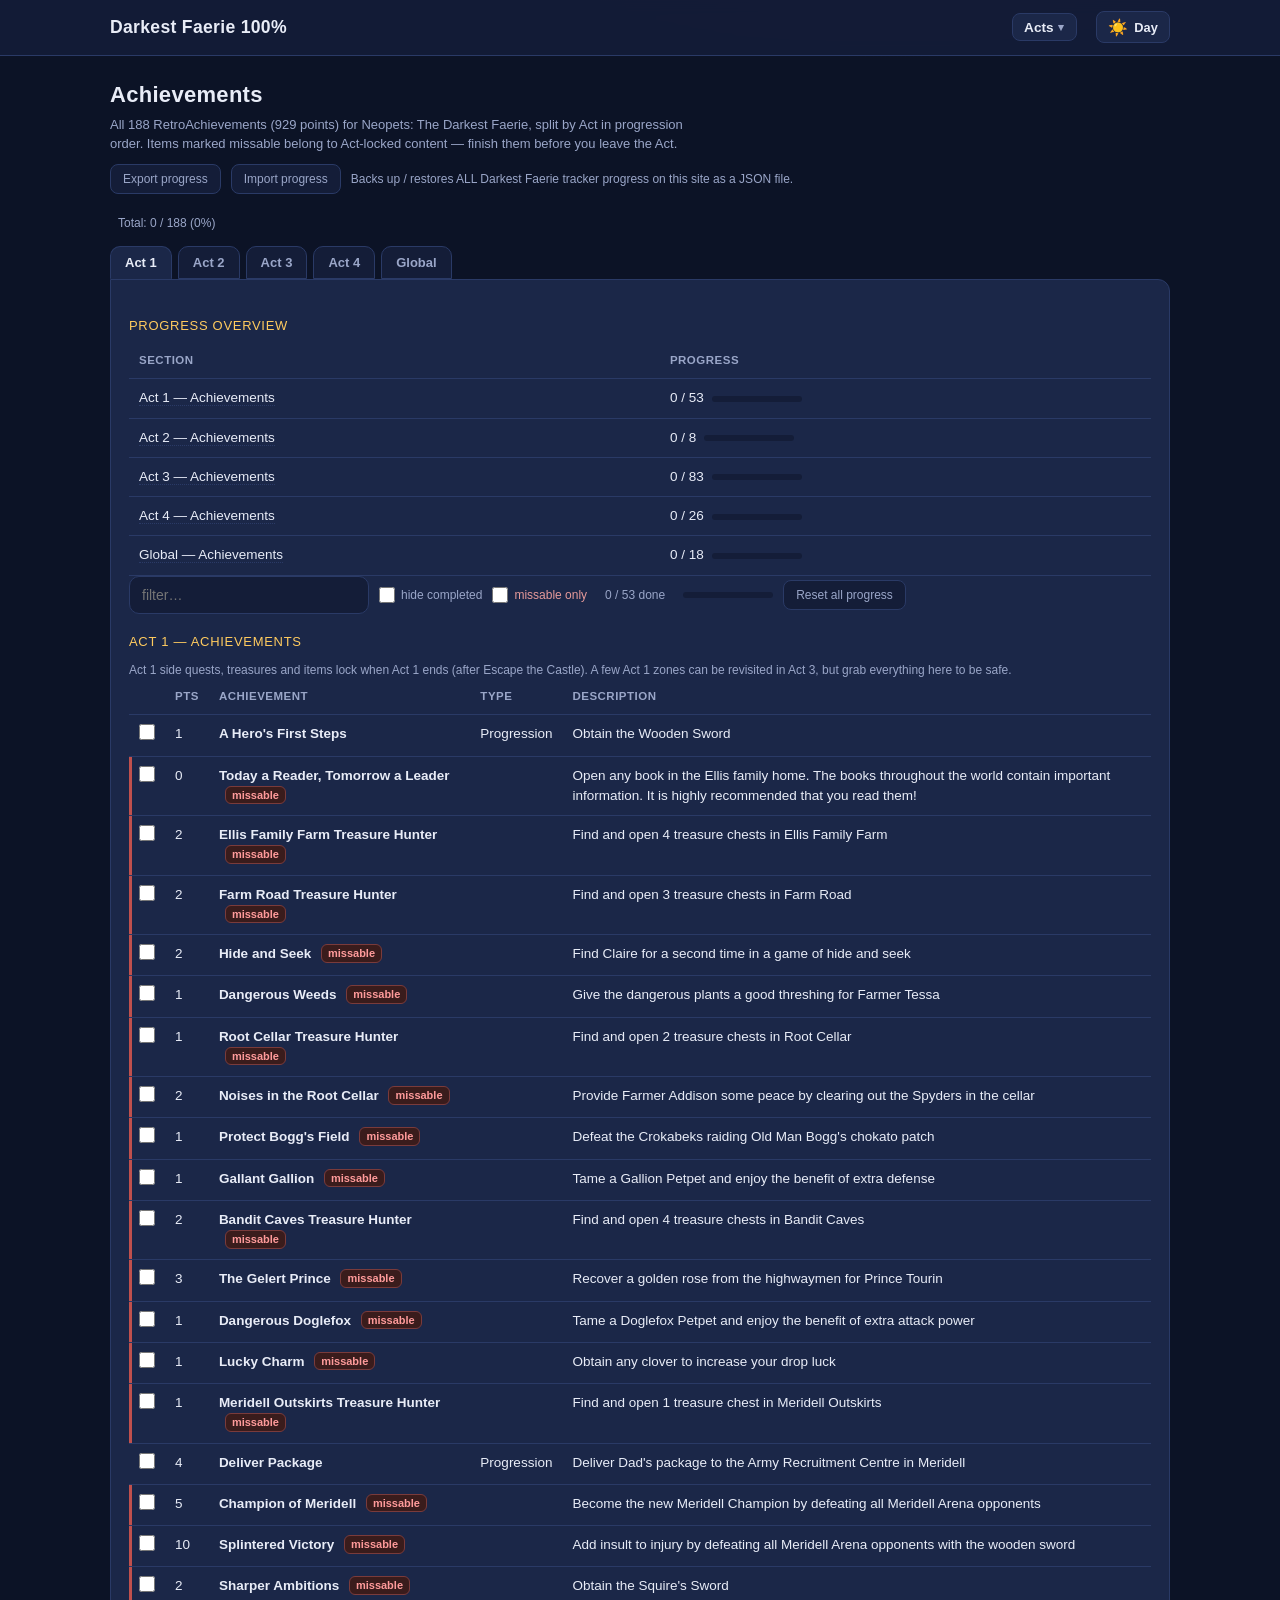
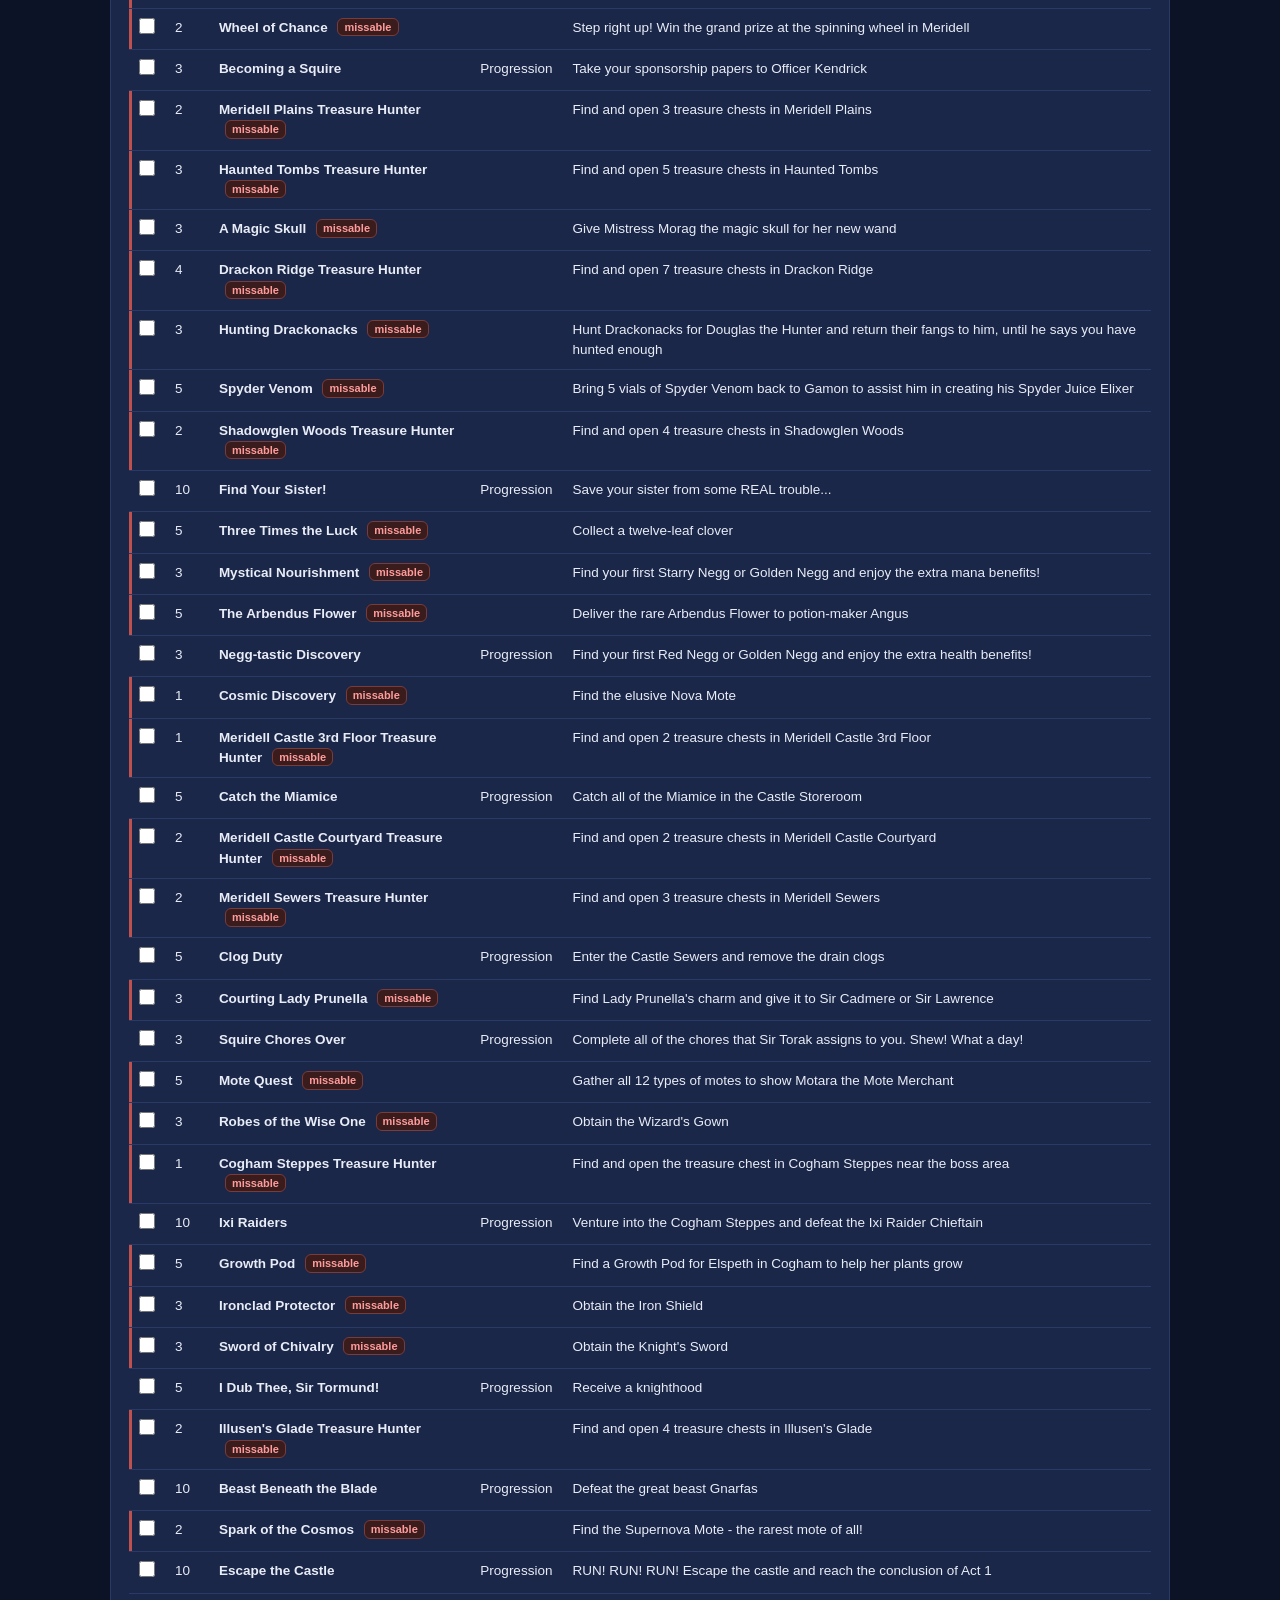
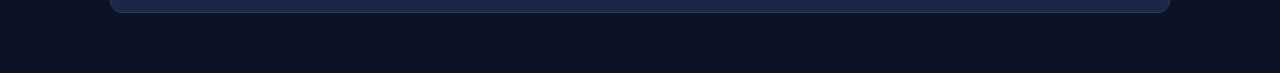
==== tools/achievements.html @ 039766f1 "Initial Darkest Faerie completion tracker Scaffold a static, no-framework completion tracker for Neo" ====
<!DOCTYPE html>
<html lang="en">
<head>
    <meta charset="UTF-8">
    <meta name="viewport" content="width=device-width, initial-scale=1.0">
    <meta http-equiv="Content-Security-Policy" content="default-src 'self'; img-src 'self' data:; style-src 'self' 'unsafe-inline'; object-src 'none'; base-uri 'self'; form-action 'self'">
    <title>Darkest Faerie — Achievements</title>
    <script src="../js/theme.js"></script>
    <link rel="stylesheet" href="../css/main.css">
    <link rel="stylesheet" href="../css/df.css">
</head>
<body data-page="achievements-tracker" data-root="../">
    <nav>
        <div class="container">
            <div class="nav-content">
                <a href="../" class="logo" id="logo-name"></a>
                <div class="nav-right">
                    <ul class="nav-links">
                    <li class="has-menu">
                        <button class="nav-menu-btn" id="games-menu-btn" type="button" aria-haspopup="true" aria-expanded="false">Acts <span class="caret" aria-hidden="true">&#9662;</span></button>
        <ul class="nav-menu" id="games-menu">
        <li><a href="../tools/act1.html">Act 1 — Tormund's Story</a></li>
        <li><a href="../tools/act2.html">Act 2 — Roberta's Story</a></li>
        <li><a href="../tools/act3.html">Act 3 — Heroes United</a></li>
        <li><a href="../tools/act4.html">Act 4 — Legends of Altador</a></li>
        <li><a href="../tools/achievements.html">Achievements</a></li>
        <li><a href="../tools/bestiary.html">Bestiary &amp; Elements</a></li>
        </ul>
                    </li>
                    </ul>
                    <div class="theme-toggle">
                        <button id="themeToggle" class="theme-btn" type="button">
                            <span class="theme-icon" id="theme-icon" aria-hidden="true"></span>
                            <span class="theme-text" id="theme-text"></span>
                        </button>
                    </div>
                </div>
            </div>
        </div>
    </nav>

    <div class="container df">
        <header class="df-header">
            <figure class="banner df-logo"><img class="banner-img" src="../images/banners/achievements.jpg" alt=""></figure>
            <h1 id="df-title"></h1>
            <p class="sub" id="df-subtitle"></p>
        </header>

        <div class="charbar" id="charbar" style="margin-top:12px">
            <span class="countbadge" style="margin:0" id="playing-as"></span>
            <span class="countbadge" id="overallNote"></span>
        </div>

        <div class="tabs" id="tabs"></div>
        <main class="df-main" id="panels"></main>
    </div>

    <script src="../js/i18n.js"></script>
    <script src="../js/df-common.js"></script>
    <script src="../js/achievements-data.js"></script>
    <script src="../js/df-tracker.js"></script>
    <script src="../js/df-progress.js"></script>
    <script src="../js/banners.js"></script>
    <script src="../js/nav.js"></script>
</body>
</html>
---- css/main.css ----
/* ============================================================
   Site-wide theme — dark navy palette shared with the melding
   calculator. Blue/gold accents (colourblind-safe pairing);
   state is never shown by colour alone.
   ============================================================ */
:root {
    --bg: #0c1326;
    --panel: #141d38;
    --panel2: #1b2748;
    --line: #2a3a66;
    --ink: #e8ecf7;
    --dim: #9aa6c8;
    --accent: #5fb3ff;
    --accent2: #ffcb5f;
    --ok: #56d98b;
    --ok-bg: rgba(86, 217, 139, 0.14);
    --glow: #1a2a55;
    --chip: #243466;
    /* Fixed character signature colours (never themed by active character). */
    --terra: #ff8a73;
    --ventus: #6fd58c;
    --aqua: #6fb8ff;
    --nav-bg: rgba(20, 29, 56, 0.92);
    /* Scrim layered over per-game wallpapers so text stays readable. */
    --bg-scrim: linear-gradient(rgba(12, 19, 38, 0.62), rgba(12, 19, 38, 0.78));
}

* {
    margin: 0;
    padding: 0;
    box-sizing: border-box;
}

html {
    scroll-behavior: smooth;
    /* Dark base so a short page / iOS rubber-band never shows white. */
    background: var(--bg);
}

body {
    font-family: -apple-system, BlinkMacSystemFont, "Segoe UI", Roboto, Helvetica, Arial, sans-serif;
    line-height: 1.5;
    color: var(--ink);
    /* No background-attachment: fixed — it tears/leaves white gaps when
       scrolling on iOS. The per-game wallpaper uses a fixed ::before
       layer instead (see the per-game background block). */
    background: radial-gradient(1200px 700px at 70% -10%, var(--glow) 0%, var(--bg) 55%);
    min-height: 100vh;
    -webkit-font-smoothing: antialiased;
}

.container {
    max-width: 1100px;
    margin: 0 auto;
    padding: 0 20px;
}

a {
    color: var(--accent);
}

a:focus, button:focus {
    outline: 2px solid var(--accent);
    outline-offset: 2px;
}

/* ---------- Navigation ---------- */
nav {
    background: var(--nav-bg);
    backdrop-filter: blur(8px);
    border-bottom: 1px solid var(--line);
    position: sticky;
    top: 0;
    z-index: 100;
}

.nav-content {
    display: flex;
    justify-content: space-between;
    align-items: center;
    padding: 0.7rem 0;
    gap: 1rem;
}

.nav-right {
    display: flex;
    align-items: center;
    gap: 1.2rem;
}

.logo {
    font-size: 1.1rem;
    font-weight: 700;
    color: var(--ink);
    text-decoration: none;
    letter-spacing: 0.3px;
    white-space: nowrap;
}

.nav-links {
    display: flex;
    list-style: none;
    gap: 0.2rem;
    flex-wrap: wrap;
}

.nav-links a {
    text-decoration: none;
    color: var(--dim);
    font-weight: 600;
    font-size: 0.85rem;
    padding: 0.35rem 0.7rem;
    border-radius: 8px;
    border: 1px solid transparent;
}

.nav-links a:hover {
    color: var(--ink);
    background: var(--panel2);
    border-color: var(--line);
}

/* ---------- Language toggle (top right, persistent) ---------- */
.lang-btn {
    display: flex;
    align-items: center;
    gap: 0.4rem;
    background: var(--panel2);
    border: 1px solid var(--line);
    border-radius: 8px;
    padding: 0.35rem 0.7rem;
    cursor: pointer;
    font-weight: 700;
    font-size: 0.8rem;
    color: var(--ink);
}

.lang-btn:hover {
    border-color: var(--accent);
    color: var(--accent);
}

.flag {
    font-size: 1rem;
}

/* ---------- Hero / about ---------- */
.about-section {
    padding: 2.6rem 0 1.8rem;
}

.about-section h1 {
    font-size: 2.2rem;
    margin-bottom: 0.2rem;
    letter-spacing: 0.3px;
}

.subtitle {
    font-size: 1.05rem;
    color: var(--accent);
    font-weight: 600;
    margin-bottom: 1.1rem;
}

.about-text p {
    color: var(--dim);
    max-width: 70ch;
    margin-bottom: 0.8rem;
    font-size: 0.97rem;
}

.cta-buttons {
    display: flex;
    gap: 0.7rem;
    flex-wrap: wrap;
    margin-top: 1.2rem;
}

.cta-button {
    display: inline-block;
    padding: 0.55rem 1.2rem;
    text-decoration: none;
    border-radius: 8px;
    font-weight: 700;
    font-size: 0.9rem;
    border: 1px solid var(--line);
}

.cta-button.primary {
    background: var(--accent);
    color: #06203b;
    border-color: var(--accent);
}

.cta-button.primary:hover {
    background: #7cc2ff;
}

.cta-button.secondary {
    background: var(--panel2);
    color: var(--ink);
}

.cta-button.secondary:hover {
    border-color: var(--accent);
    color: var(--accent);
}

/* ---------- Sections ---------- */
.main-content {
    padding-bottom: 3rem;
}

.section {
    padding: 1.6rem 0 0.6rem;
    border-top: 1px solid var(--line);
    margin-top: 1.2rem;
}

.section h2 {
    font-size: 0.85rem;
    text-transform: uppercase;
    letter-spacing: 0.8px;
    color: var(--accent2);
    margin-bottom: 1rem;
    font-weight: 700;
}

.section h3 {
    font-size: 1rem;
    color: var(--ink);
    margin-bottom: 0.5rem;
}

/* ---------- Skills ---------- */
.skills-grid {
    display: grid;
    grid-template-columns: repeat(auto-fit, minmax(240px, 1fr));
    gap: 1rem;
}

.skill-category {
    background: var(--panel2);
    border: 1px solid var(--line);
    border-radius: 10px;
    padding: 0.9rem 1rem;
}

.skill-category h3 {
    font-size: 0.8rem;
    text-transform: uppercase;
    letter-spacing: 0.6px;
    color: var(--dim);
    margin-bottom: 0.6rem;
}

.skill-tags {
    display: flex;
    flex-wrap: wrap;
    gap: 0.35rem;
}

.skill-tag {
    background: var(--chip);
    color: var(--ink);
    padding: 0.15rem 0.6rem;
    border-radius: 6px;
    font-size: 0.78rem;
    font-weight: 600;
    border: 1px solid var(--line);
}

/* ---------- Project / tool cards ---------- */
.project-grid {
    display: grid;
    grid-template-columns: repeat(auto-fit, minmax(300px, 1fr));
    gap: 1rem;
}

.project-card {
    background: var(--panel2);
    border: 1px solid var(--line);
    border-radius: 10px;
    padding: 1rem 1.1rem;
}

a.project-card {
    display: block;
    text-decoration: none;
    color: inherit;
}

a.project-card:hover {
    border-color: var(--accent);
}

a.project-card:hover h3 {
    color: var(--accent);
}

.project-card h3 {
    font-size: 1rem;
    margin-bottom: 0.4rem;
}

.project-card p {
    color: var(--dim);
    font-size: 0.88rem;
    margin-bottom: 0.7rem;
}

.project-meta {
    display: flex;
    flex-wrap: wrap;
    gap: 0.35rem;
}

.tech-tag {
    background: var(--chip);
    border: 1px solid var(--line);
    color: var(--dim);
    padding: 0.1rem 0.55rem;
    border-radius: 6px;
    font-size: 0.74rem;
    font-weight: 600;
}

/* ---------- Tools: Games > series > game hierarchy ---------- */
.series-group {
    margin-bottom: 1.6rem;
}

.series-title {
    font-size: 1.15rem;
    color: var(--ink);
    margin-bottom: 0.8rem;
    padding-bottom: 0.4rem;
    border-bottom: 1px solid var(--line);
}

.game-group {
    margin: 0 0 1.2rem 0.2rem;
    padding-left: 0.9rem;
    border-left: 2px solid var(--line);
}

.game-title {
    font-size: 0.85rem;
    text-transform: uppercase;
    letter-spacing: 0.6px;
    color: var(--accent);
    margin-bottom: 0.7rem;
}

/* ---------- Education / experience rows ---------- */
.education-timeline {
    display: flex;
    flex-direction: column;
}

.education-item {
    padding: 0.8rem 0;
    border-bottom: 1px solid var(--line);
}

.education-item:last-child {
    border-bottom: none;
}

.education-item h3 {
    font-size: 0.98rem;
    margin-bottom: 0.1rem;
}

.education-meta {
    color: var(--accent2);
    font-size: 0.8rem;
    font-weight: 600;
    margin-bottom: 0.3rem;
}

.education-item p {
    color: var(--dim);
    font-size: 0.9rem;
    max-width: 75ch;
}

/* ---------- Contact ---------- */
.contact-info {
    display: grid;
    grid-template-columns: repeat(auto-fit, minmax(220px, 1fr));
    gap: 0.8rem;
}

.contact-item {
    background: var(--panel2);
    border: 1px solid var(--line);
    border-radius: 10px;
    padding: 0.8rem 1rem;
    display: flex;
    align-items: baseline;
    gap: 0.6rem;
    flex-wrap: wrap;
}

.contact-icon {
    font-size: 1rem;
}

.contact-item h3 {
    font-size: 0.8rem;
    text-transform: uppercase;
    letter-spacing: 0.5px;
    color: var(--dim);
    margin: 0;
}

.contact-item p {
    font-size: 0.9rem;
    color: var(--ink);
    width: 100%;
}

/* ---------- Project pages ---------- */
.project-hero {
    padding: 2.2rem 0 0.8rem;
}

.project-hero h1 {
    font-size: 1.9rem;
    margin-bottom: 0.2rem;
}

.project-hero p {
    color: var(--accent);
    font-weight: 600;
    font-size: 1rem;
}

.project-content {
    padding-bottom: 3rem;
}

.project-content .section p {
    color: var(--dim);
    font-size: 0.95rem;
    max-width: 75ch;
    margin-bottom: 0.9rem;
}

.project-content .section ul {
    color: var(--dim);
    font-size: 0.95rem;
    margin: 0 0 0.9rem 1.3rem;
}

.project-content .section li {
    margin-bottom: 0.3rem;
}

.project-content h3 {
    font-size: 0.85rem;
    text-transform: uppercase;
    letter-spacing: 0.7px;
    color: var(--accent2);
    margin: 1.4rem 0 0.6rem;
}

.project-image {
    display: block;
    width: 100%;
    max-width: 640px;
    border-radius: 10px;
    border: 1px solid var(--line);
    margin: 1rem 0 1.2rem;
}

.project-links {
    display: flex;
    gap: 0.7rem;
    margin: 1.4rem 0 0;
    flex-wrap: wrap;
}

.project-link {
    display: inline-flex;
    align-items: center;
    gap: 0.4rem;
    background: var(--panel2);
    color: var(--ink);
    text-decoration: none;
    padding: 0.5rem 1rem;
    border: 1px solid var(--line);
    border-radius: 8px;
    font-weight: 600;
    font-size: 0.88rem;
}

.project-link:hover {
    border-color: var(--accent);
    color: var(--accent);
}

.back-button {
    margin-bottom: 1.2rem;
    color: var(--dim);
}

/* ---------- Mobile ---------- */
@media (max-width: 768px) {
    .nav-content {
        flex-direction: column;
        gap: 0.5rem;
        padding: 0.6rem 0;
    }

    .nav-right {
        flex-direction: column;
        gap: 0.5rem;
    }

    .nav-links {
        justify-content: center;
    }

    .about-section h1 {
        font-size: 1.7rem;
    }

    .skills-grid,
    .project-grid {
        grid-template-columns: 1fr;
    }

    .game-cards {
        grid-template-columns: 1fr;
    }

    /* Scale headings down so they don't dominate a phone screen. */
    .landing-hero h1,
    .project-hero h1 {
        font-size: 1.5rem;
    }

    .series-headline {
        font-size: 1.15rem;
    }

    .landing-hero p,
    .about-text p {
        font-size: 0.9rem;
    }

    .collection-title,
    .section h2 {
        font-size: 0.78rem;
    }

    .container {
        padding: 0 14px;
    }
}

/* ============================================================
   Day (bright) theme — opt-in via the Night/Day toggle. Night
   is the default (the :root palette above); this muted, low-glare
   light palette only applies when the user opts in. Kept after
   :root so it wins on equal specificity. Per-game backgrounds will
   be layered on top of these later.
   ============================================================ */
[data-theme="day"] {
    --bg: #e6eaf4;
    --panel: #f2f4fb;
    --panel2: #e8ecf7;
    --line: #c3cadd;
    --ink: #1b2440;
    --dim: #4a5570;
    --accent: #2c63c8;
    --accent2: #8a6200;
    --ok: #1f9d5a;
    --ok-bg: rgba(31, 157, 90, 0.13);
    --glow: #eef2fb;
    --chip: #d8deee;
    --terra: #c24a30;
    --ventus: #1f9d5a;
    --aqua: #2c63c8;
    --nav-bg: rgba(238, 241, 248, 0.92);
    --bg-scrim: linear-gradient(rgba(230, 234, 244, 0.55), rgba(230, 234, 244, 0.72));
}

[data-theme="day"] body {
    background: radial-gradient(1200px 700px at 70% -10%, var(--glow) 0%, var(--bg) 55%);
}

/* ---------- Per-character accent schemes (DF BBS tracker) ----------
   Only the primary accent + background glow shift; the neutral panels, text
   and the gold secondary accent stay put, so contrast/readability hold.
   Terra = warm red, Ventus = green, Aqua = the original blue. */
[data-char="terra"]  { --accent: #ff8a73; --glow: #34202a; }
[data-char="ventus"] { --accent: #57d68f; --glow: #163a2c; }
[data-char="aqua"]   { --accent: #5fb3ff; --glow: #1a2a55; }
[data-char="sora"]   { --accent: #5fb3ff; --glow: #1a2a55; }
[data-char="riku"]   { --accent: #b98cff; --glow: #261a3a; }
[data-theme="day"][data-char="terra"]  { --accent: #c24a30; --glow: #fbeeec; }
[data-theme="day"][data-char="ventus"] { --accent: #1f9d5a; --glow: #ecf7f0; }
[data-theme="day"][data-char="aqua"]   { --accent: #2c63c8; --glow: #eef2fb; }
[data-theme="day"][data-char="sora"]   { --accent: #2c63c8; --glow: #eef2fb; }
[data-theme="day"][data-char="riku"]   { --accent: #6a3fc0; --glow: #f1ecfb; }

/* ---------- Theme toggle (mirrors the language toggle) ---------- */
.theme-btn {
    display: flex;
    align-items: center;
    gap: 0.4rem;
    background: var(--panel2);
    border: 1px solid var(--line);
    border-radius: 8px;
    padding: 0.35rem 0.7rem;
    cursor: pointer;
    font-weight: 700;
    font-size: 0.8rem;
    color: var(--ink);
}

.theme-btn:hover {
    border-color: var(--accent);
    color: var(--accent);
}

.theme-icon {
    font-size: 1rem;
}

/* ---------- Banner images (per game) ----------
   Shown by default; js/banners.js (or js/landing.js) hides a figure only
   if its image fails to load, so a missing file shows nothing. */
.banner {
    display: block;
    margin: 0 0 1.2rem;
}

.banner img {
    display: block;
    width: 100%;
    height: auto;
    border-radius: 12px;
    border: 1px solid var(--line);
}

/* ---------- Landing page ---------- */
.landing-banner {
    margin-bottom: 1.4rem;   /* spans the full content width */
}
/* The series banner is a low-resolution source; at full width its natural
   height looks over-stretched. Cap it to a wide hero strip with object-fit
   cover so it keeps full width and aspect (cropped, never squished). */
.landing-banner img {
    aspect-ratio: 2.95;
    height: auto;
    object-fit: cover;
    object-position: center 40%;
}

.landing-hero h1 {
    font-size: 2rem;
}

.landing-hero p {
    color: var(--dim);
    font-weight: 400;
    font-size: 0.97rem;
    max-width: 70ch;
    margin-top: 0.4rem;
}

.series-total {
    background: var(--panel2);
    border: 1px solid var(--line);
    border-radius: 12px;
    padding: 1.1rem 1.2rem;
}

.series-headline {
    font-size: 1.4rem;
    font-weight: 700;
    color: var(--ink);
    margin-bottom: 0.7rem;
    font-variant-numeric: tabular-nums;
}

.progbar {
    display: flex;
    align-items: center;
    gap: 0.7rem;
}

.progbar-num {
    font-variant-numeric: tabular-nums;
    color: var(--dim);
    font-size: 0.85rem;
    white-space: nowrap;
}

.progbar-track {
    flex: 1;
    height: 10px;
    min-width: 80px;
    border-radius: 6px;
    background: var(--panel);
    border: 1px solid var(--line);
    overflow: hidden;
}

.progbar-track > i {
    display: block;
    height: 100%;
    background: var(--accent);
}

/* Completed bar turns green; the always-present "100%" number carries
   the meaning too, so it is never colour-alone. */
.progbar-track.full > i {
    background: #6fe39a;
}

.progbar-pct {
    font-variant-numeric: tabular-nums;
    color: var(--ink);
    font-weight: 700;
    font-size: 0.85rem;
    min-width: 3ch;
    text-align: right;
}

/* Two-metric rows: Achievements (platform trophies) over full 100%
   completion. The achievements bar is gold so the two read apart even
   before either hits green at 100%. */
.prograw {
    display: flex;
    align-items: center;
    gap: 0.6rem;
    margin-top: 6px;
}
.prograw .progbar {
    flex: 1;
}
.prograw-label {
    min-width: 6.6rem;
    font-size: 0.68rem;
    text-transform: uppercase;
    letter-spacing: 0.4px;
    font-weight: 700;
    color: var(--dim);
}
.prograw.ach .progbar-track:not(.full) > i {
    background: var(--accent2);
}

.game-cards {
    display: grid;
    /* Two wide columns: a 4-game collection becomes a clean 2x2, a 2-game
       collection fills one row, a single game takes one column. Collapses
       to one column on mobile (see the media query below). */
    grid-template-columns: repeat(2, 1fr);
    gap: 1rem;
}

.game-card {
    display: flex;
    flex-direction: column;
    background: var(--panel2);
    border: 1px solid var(--line);
    border-radius: 10px;
    overflow: hidden;
    text-decoration: none;
    color: inherit;
}

.game-card:hover {
    border-color: var(--accent);
}

/* Banner art sits flush at the top of the card (revealed by JS on load). */
.game-card .card-banner {
    margin: 0;
}

.game-card .card-banner img {
    border: 0;
    border-radius: 0;
    border-bottom: 1px solid var(--line);
}

.game-card-body {
    padding: 0.8rem 1rem 0.9rem;
    display: flex;
    flex-direction: column;
    gap: 0.5rem;
}

.game-card-body h3 {
    margin: 0;
    font-size: 0.98rem;
}

.game-card:hover .game-card-body h3 {
    color: var(--accent);
}

/* ---------- HD-collection grouping on the landing page ---------- */
.collection {
    margin-bottom: 2.2rem;
}

.collection-hero {
    margin: 0 0 0.9rem;
}

.collection-hero img {
    border-radius: 12px;
    border: 1px solid var(--line);
}

.collection-title {
    font-size: 0.85rem;
    text-transform: uppercase;
    letter-spacing: 0.7px;
    color: var(--accent2);
    margin: 0 0 0.8rem;
    font-weight: 700;
}

/* ---------- Game logo in each tracker header ----------
   Logos are transparent PNGs; shown small with no box, revealed on load. */
.df-logo {
    margin: 2px 0 10px;
    text-align: left;
}

.df-logo img {
    width: auto;
    max-width: 100%;
    max-height: 78px;
    border: 0;
    border-radius: 0;
}

/* ============================================================
   Per-game background art (night AND day). Each tracker gets its own
   DF-motif wallpaper, keyed on data-page. A translucent scrim
   (--bg-scrim) is layered over the image so page text stays readable;
   day mode swaps in the lighter wallpaper variant. Per page we only set
   --bg-img (dark vs _light per theme); the shared rule does the rest.
   ============================================================ */
body[data-page="df1-tracker"],
body[data-page="df-com-tracker"],
body[data-page="df2-tracker"],
body[data-page="df-bbs-tracker"],
body[data-page="df-ddd-tracker"],
body[data-page="df02-tracker"],
body[data-page="df3-tracker"],
body[data-page="df-melding"] {
    /* Transparent so the fixed ::before wallpaper shows through; the dark
       html background is the fallback. (A solid body background here would
       paint over the negative-z ::before and hide it.) */
    background: transparent;
}

/* Fixed wallpaper layer (a real fixed element, unlike the buggy
   background-attachment: fixed) sat behind the page content. */
body[data-page="df1-tracker"]::before,
body[data-page="df-com-tracker"]::before,
body[data-page="df2-tracker"]::before,
body[data-page="df-bbs-tracker"]::before,
body[data-page="df-ddd-tracker"]::before,
body[data-page="df02-tracker"]::before,
body[data-page="df3-tracker"]::before,
body[data-page="df-melding"]::before {
    content: "";
    position: fixed;
    inset: 0;
    z-index: -1;
    background-image: var(--bg-scrim), var(--bg-img);
    background-repeat: no-repeat;
    background-position: center top;
    background-size: cover;
}

[data-theme="night"] body[data-page="df1-tracker"]    { --bg-img: url("../images/backgrounds/Background_DF1.png"); }
[data-theme="night"] body[data-page="df-com-tracker"] { --bg-img: url("../images/backgrounds/Background_COM.png"); }
[data-theme="night"] body[data-page="df2-tracker"]    { --bg-img: url("../images/backgrounds/Background_DF2.png"); }
[data-theme="night"] body[data-page="df-bbs-tracker"] { --bg-img: url("../images/backgrounds/Background_BBS.png"); }
[data-theme="night"] body[data-page="df-ddd-tracker"] { --bg-img: url("../images/backgrounds/Background_3DS.png"); }
[data-theme="night"] body[data-page="df02-tracker"]   { --bg-img: url("../images/backgrounds/Background_DF02.png"); }
[data-theme="night"] body[data-page="df3-tracker"]    { --bg-img: url("../images/backgrounds/Background_DF3.png"); }
[data-theme="night"] body[data-page="df-melding"]     { --bg-img: url("../images/backgrounds/Background_BBS.png"); }

[data-theme="day"] body[data-page="df1-tracker"]    { --bg-img: url("../images/backgrounds/Background_DF1_light.png"); }
[data-theme="day"] body[data-page="df-com-tracker"] { --bg-img: url("../images/backgrounds/Background_COM_light.png"); }
[data-theme="day"] body[data-page="df2-tracker"]    { --bg-img: url("../images/backgrounds/Background_DF2_light.png"); }
[data-theme="day"] body[data-page="df-bbs-tracker"] { --bg-img: url("../images/backgrounds/Background_BBS_light.png"); }
[data-theme="day"] body[data-page="df-ddd-tracker"] { --bg-img: url("../images/backgrounds/Background_3DS_light.png"); }
[data-theme="day"] body[data-page="df02-tracker"]   { --bg-img: url("../images/backgrounds/Background_DF02_light.png"); }
[data-theme="day"] body[data-page="df3-tracker"]    { --bg-img: url("../images/backgrounds/Background_DF3_light.png"); }
[data-theme="day"] body[data-page="df-melding"]     { --bg-img: url("../images/backgrounds/Background_BBS_light.png"); }

/* ============================================================
   Games dropdown (header). Opens on hover/focus (desktop + keyboard)
   or on click via the .open class (js/nav.js, for touch). Birth by
   Sleep carries a submenu with the Melding Calculator.
   ============================================================ */
.has-menu {
    position: relative;
}

.nav-menu-btn {
    display: inline-flex;
    align-items: center;
    gap: 0.3rem;
    background: var(--panel2);
    border: 1px solid var(--line);
    color: var(--ink);
    font-weight: 600;
    font-size: 0.85rem;
    padding: 0.35rem 0.7rem;
    border-radius: 8px;
    cursor: pointer;
}

.nav-menu-btn:hover,
.has-menu:hover .nav-menu-btn,
.has-menu:focus-within .nav-menu-btn,
.has-menu.open .nav-menu-btn {
    border-color: var(--accent);
    color: var(--accent);
}

.caret {
    color: var(--dim);
    font-size: 0.8em;
}

.nav-menu,
.nav-submenu {
    list-style: none;
    position: absolute;
    min-width: 232px;
    background: var(--panel);
    border: 1px solid var(--line);
    border-radius: 10px;
    padding: 6px;
    box-shadow: 0 12px 30px rgba(0, 0, 0, 0.4);
    display: none;
    z-index: 200;
}

.nav-menu {
    top: calc(100% + 6px);
    left: 0;
}

.nav-submenu {
    top: -7px;
    left: calc(100% + 6px);
    min-width: 200px;
}

/* Opening is driven by .open (js/nav.js hover-intent + click), with
   :focus-within for keyboard users — no bare :hover, so the menu doesn't
   snap shut the instant the pointer leaves the button. */
.has-menu.open > .nav-menu,
.has-menu:focus-within > .nav-menu,
.has-submenu.open > .nav-submenu,
.has-submenu:focus-within > .nav-submenu {
    display: block;
}

.nav-menu a {
    display: flex;
    align-items: center;
    justify-content: space-between;
    gap: 0.6rem;
    white-space: nowrap;
    text-decoration: none;
    color: var(--ink);
    font-size: 0.86rem;
    font-weight: 600;
    padding: 0.5rem 0.7rem;
    border-radius: 7px;
}

/* Submenu (BBS) positions against its own row, not the whole menu. */
.nav-menu li {
    position: relative;
}

.nav-menu a:hover,
.nav-menu a:focus {
    background: var(--panel2);
    color: var(--accent);
    outline: none;
}

/* Mobile: dropdowns flow inline (no hover on touch). */
@media (max-width: 768px) {
    .nav-menu,
    .nav-submenu {
        position: static;
        box-shadow: none;
        min-width: 0;
    }

    .nav-submenu {
        margin: 2px 0 2px 0.9rem;
    }

    /* On touch the whole menu opens via .open (click); show the submenu
       inline so the Melding Calculator is reachable. */
    .has-menu.open > .nav-menu {
        display: block;
    }

    .has-menu.open .nav-submenu {
        display: block;
    }
}

/* ---------- Tracker header readability over the wallpaper ---------- */
.df-header .sub {
    max-width: 80ch;
}

/* Natural link to a game's extra tool (e.g. BBS -> Melding Calculator). */
.df-xlink {
    margin: 8px 0 0;
    font-size: 13px;
    font-weight: 600;
}

.df-xlink a {
    text-decoration: none;
}

.df-xlink a:hover {
    text-decoration: underline;
}
---- css/df.css ----
/* ============================================================
   BBS Command Melding Calculator — styles ported from the
   original single-file version, scoped under .df
   ============================================================ */

.df-header { padding: 22px 0 8px; max-width: 1100px; margin: 0 auto; }
.df-header h1 { font-size: 22px; margin: 0 0 4px; letter-spacing: .3px; }
.df-header .sub { color: var(--dim); font-size: 13px; margin: 0; }

.df .tabs { display: flex; gap: 6px; max-width: 1100px; margin: 14px auto 0; flex-wrap: wrap; }
.df .tab { background: var(--panel); border: 1px solid var(--line); color: var(--dim); padding: 8px 14px;
    border-radius: 10px 10px 0 0; cursor: pointer; font-size: 13px; font-weight: 600; }
.df .tab.active { background: var(--panel2); color: var(--ink); border-bottom-color: var(--panel2); }

.df-main { max-width: 1100px; margin: 0 auto; padding: 0 0 60px; }
.df .card { background: var(--panel2); border: 1px solid var(--line); border-radius: 0 12px 12px 12px; padding: 18px; }
.df .row { display: flex; gap: 14px; flex-wrap: wrap; }
.df .slot { flex: 1; min-width: 220px; }
.df label { display: block; font-size: 12px; text-transform: uppercase; letter-spacing: .6px; color: var(--dim); margin: 0 0 6px; }
.df select, .df input[type=text] { width: 100%; background: var(--panel); border: 1px solid var(--line); color: var(--ink);
    padding: 10px 12px; border-radius: 10px; font-size: 14px; appearance: none; }
.df select:focus, .df input:focus { outline: 2px solid var(--accent); outline-offset: 1px; }
.df .crystal-row { margin-top: 14px; }
.df .hint { color: var(--dim); font-size: 12px; margin: 10px 0 0; }
.df .results { margin-top: 18px; }
.df .grp-title { font-size: 13px; color: var(--accent2); text-transform: uppercase; letter-spacing: .7px; margin: 18px 0 8px; }
.df table { width: 100%; border-collapse: collapse; font-size: 13.5px; }
.df th, .df td { text-align: left; padding: 9px 10px; border-bottom: 1px solid var(--line); vertical-align: top; }
.df th { color: var(--dim); font-weight: 600; font-size: 11.5px; text-transform: uppercase; letter-spacing: .5px; }
.df tbody tr:hover { background: rgba(95, 179, 255, .06); }
.df .cmd { font-weight: 700; color: var(--ink); }
.df .ing { color: var(--ink); }
.df .type-pill { display: inline-block; min-width: 22px; text-align: center; background: var(--chip); border: 1px solid var(--line);
    border-radius: 6px; padding: 1px 7px; font-weight: 700; font-size: 12px; }
.df .pct { color: var(--dim); }
.df .pct.low { color: #ff8e8e; }
.df .ability { color: #6fe39a; font-weight: 600; }
.df .crystal-tag { color: var(--dim); font-size: 12px; }
.df .empty { color: var(--dim); padding: 24px 4px; font-size: 14px; }
.df .pillbar { display: flex; gap: 6px; flex-wrap: wrap; margin-top: 6px; }
.df .pill { background: var(--chip); border: 1px solid var(--line); color: var(--ink); padding: 5px 10px; border-radius: 999px; font-size: 12.5px; cursor: pointer; }
.df .pill.on { background: var(--accent); color: #06203b; border-color: var(--accent); font-weight: 700; }
.df .countbadge { color: var(--dim); font-size: 12px; margin-left: 8px; }
.df .ablist { display: flex; flex-wrap: wrap; gap: 5px; }
.df .abtag { background: #15351f; border: 1px solid #2c5b3c; color: #6fe39a; border-radius: 6px; padding: 1px 7px; font-size: 12px; }
/* completed ability = red + strikethrough (strikethrough carries the
   meaning for colourblind readers), used across all tabs */
.df .abtag.done { background: #3a1414; border-color: #7a2c2c; color: #ff8e8e; text-decoration: line-through; }
.df .ability.done { color: #ff8e8e; text-decoration: line-through; }
.df .celldone { background: rgba(255, 90, 90, .16); color: #ff8e8e; text-decoration: line-through; }
/* tracker */
.df .trk-cat { font-size: 13px; color: var(--accent2); text-transform: uppercase; letter-spacing: .7px; margin: 20px 0 8px; }
.df .trk-table td, .df .trk-table th { vertical-align: middle; }
.df .trk-name { font-weight: 600; }
.df .trk-name.done { color: #ff8e8e; text-decoration: line-through; }
.df .stepper { display: inline-flex; align-items: center; gap: 8px; }
.df .stepbtn { width: 28px; height: 28px; border-radius: 7px; border: 1px solid var(--line); background: var(--panel);
    color: var(--ink); font-size: 16px; cursor: pointer; line-height: 1; }
.df .stepbtn:hover { border-color: var(--accent); color: var(--accent); }
.df .stepval { min-width: 54px; text-align: center; font-variant-numeric: tabular-nums; }
.df .stepval .mx { color: var(--dim); font-size: 12px; }
.df .donepill { background: #3a1414; border: 1px solid #7a2c2c; color: #ff8e8e; border-radius: 999px; padding: 2px 9px; font-size: 11.5px; font-weight: 700; }
.df .crystaltag { font-size: 11px; color: var(--dim); }
.df .trk-progress { height: 6px; border-radius: 4px; background: var(--panel); overflow: hidden; min-width: 70px; }
.df .trk-progress > i { display: block; height: 100%; background: #6fe39a; }
.df .trk-progress.full > i { background: #ff6b6b; }
.df .trk-summary { display: flex; gap: 18px; flex-wrap: wrap; font-size: 13px; color: var(--dim); margin: 4px 0 0; }
.df .trk-summary b { color: var(--ink); }
/* search-by-ability */
.df .recipe-have { background: rgba(111, 227, 154, .10); }
.df .chip-have { background: #15351f; border: 1px solid #2c5b3c; color: #6fe39a; border-radius: 6px; padding: 1px 7px; font-size: 12px; }
.df .chip-need { background: var(--panel); border: 1px solid var(--line); color: var(--dim); border-radius: 6px; padding: 1px 7px; font-size: 12px; }
.df .recipe-line { font-size: 13px; }
.df .havechip { background: #15351f; border: 1px solid #2c5b3c; color: #6fe39a; border-radius: 6px; padding: 1px 7px; font-size: 12px; }
.df .toolbar { display: flex; gap: 10px; align-items: center; flex-wrap: wrap; margin-bottom: 8px; }
.df .clearbtn { background: var(--panel); border: 1px solid var(--line); color: var(--dim); border-radius: 8px; padding: 7px 12px; cursor: pointer; font-size: 12px; }
.df .clearbtn:hover { color: var(--ink); }
.df .legend { font-size: 12px; color: var(--dim); margin-top: 6px; }
/* combobox */
.df .combo { position: relative; }
.df .combo input { width: 100%; }
.df .combo .clearx { position: absolute; right: 8px; top: 50%; transform: translateY(-50%); background: none; border: none;
    color: var(--dim); font-size: 16px; cursor: pointer; line-height: 1; padding: 2px 4px; }
.df .combo .clearx:hover { color: var(--ink); }
.df .menu { position: absolute; z-index: 30; left: 0; right: 0; top: calc(100% + 4px); background: var(--panel);
    border: 1px solid var(--line); border-radius: 10px; max-height: 260px; overflow: auto;
    box-shadow: 0 12px 30px rgba(0, 0, 0, .45); display: none; }
.df .menu.open { display: block; }
.df .opt { padding: 8px 12px; font-size: 14px; cursor: pointer; }
.df .opt:hover, .df .opt.active { background: var(--chip); }
.df .opt .match { color: var(--accent); font-weight: 700; }
.df .opt.none { color: var(--dim); cursor: default; }
/* character filter */
.df .charbar { display: flex; gap: 8px; align-items: center; flex-wrap: wrap; margin: 4px 0 0; }
.df .charbtn { display: flex; align-items: center; gap: 6px; background: var(--panel); border: 1px solid var(--line);
    color: var(--dim); padding: 7px 12px; border-radius: 999px; cursor: pointer; font-size: 13px; font-weight: 600; }
.df .charbtn.on { color: #06203b; font-weight: 700; }
.df .charbtn[data-c="terra"].on { background: #ff9b6b; border-color: #ff9b6b; }
.df .charbtn[data-c="ventus"].on { background: #7be07b; border-color: #7be07b; }
.df .charbtn[data-c="aqua"].on { background: #6fb8ff; border-color: #6fb8ff; }
.df .charbtn .dot { width: 9px; height: 9px; border-radius: 50%; }
.df .charbtn[data-c="terra"] .dot { background: #ff7a3c; }
.df .charbtn[data-c="ventus"] .dot { background: #3fc23f; }
.df .charbtn[data-c="aqua"] .dot { background: #3c93ff; }
.df .userbadge { display: inline-flex; gap: 4px; margin-left: 6px; }
.df .ub { width: 8px; height: 8px; border-radius: 50%; display: inline-block; }
.df .ub.terra { background: #ff7a3c; }
.df .ub.ventus { background: #3fc23f; }
.df .ub.aqua { background: #3c93ff; }
.df .ub.off { background: var(--line); }
/* crystal chart */
.df .ctype { font-weight: 700; text-align: center; background: var(--chip); }
.df .crystal-table td { font-size: 13px; }
.df .crystal-table th { position: sticky; top: 0; background: var(--panel2); z-index: 2; }
.df .cryhead { color: var(--accent2); }
.df .cellhit { background: rgba(95, 179, 255, .18); color: var(--ink); font-weight: 700; border-radius: 4px; }
.df .scrollx { overflow-x: auto; }

/* ============================================================
   BBS achievement / completion tracker additions
   ============================================================ */
.df .chk { width: 16px; height: 16px; accent-color: var(--accent); cursor: pointer; }
.df .chk:disabled { cursor: default; }
.df td.chkcell { width: 30px; text-align: center; }
.df tr.donerow td { color: var(--dim); }
.df tr.donerow .itemname { text-decoration: line-through; color: var(--dim); }
.df .itemname { font-weight: 600; color: var(--ink); }
.df .srcbadge { display: inline-block; margin-left: 6px; background: #15351f; border: 1px solid #2c5b3c; color: #6fe39a;
    border-radius: 6px; padding: 0 6px; font-size: 11px; font-weight: 700; vertical-align: 1px; }
.df .rewardbadge { display: inline-block; background: var(--chip); border: 1px solid var(--line); color: var(--accent2);
    border-radius: 6px; padding: 1px 7px; font-size: 12px; font-weight: 600; white-space: nowrap; }
.df .rarity { display: inline-block; min-width: 64px; text-align: center; border-radius: 6px; padding: 1px 8px;
    font-size: 11.5px; font-weight: 700; border: 1px solid var(--line); background: var(--chip); color: var(--dim); }
.df .rarity.platinum { color: #cfe6ff; border-color: #6f93c4; }
.df .rarity.gold { color: var(--accent2); border-color: #8a6f2c; }
.df .rarity.silver { color: #d7dce8; border-color: #76819e; }
.df .rarity.bronze { color: #e0a878; border-color: #8a5d33; }
.df .stars { color: var(--accent2); letter-spacing: 1px; white-space: nowrap; }
.df .prgchip { display: inline-block; background: var(--panel); border: 1px solid var(--line); color: var(--dim);
    border-radius: 999px; padding: 1px 9px; font-size: 12px; font-variant-numeric: tabular-nums; white-space: nowrap; }
.df .prgchip.full { color: #6fe39a; border-color: #2c5b3c; }
.df .dash-table td, .df .dash-table th { vertical-align: middle; }
.df .dashbar { display: inline-block; vertical-align: middle; width: 90px; height: 6px; border-radius: 4px;
    background: var(--panel); overflow: hidden; margin-left: 8px; }
.df .dashbar > i { display: block; height: 100%; background: var(--accent); }
.df .dashbar.full > i { background: #6fe39a; }
.df .dashnum { font-variant-numeric: tabular-nums; color: var(--ink); }
.df .hidelbl { display: inline-flex; align-items: center; gap: 6px; color: var(--dim); font-size: 12px;
    text-transform: none; letter-spacing: 0; margin: 0; cursor: pointer; }
.df .sub-title { font-size: 13px; color: var(--accent); text-transform: uppercase; letter-spacing: .7px; margin: 22px 0 8px; }
.df .grpbtn { margin-left: 10px; background: var(--panel); border: 1px solid var(--line); color: var(--dim);
    border-radius: 6px; padding: 2px 9px; cursor: pointer; font-size: 11px; font-weight: 600;
    text-transform: none; letter-spacing: 0; vertical-align: 1px; }
.df .grpbtn:hover { color: var(--accent); border-color: var(--accent); }
/* Sora / Riku character buttons (CoM, DDD trackers) */
.df .charbtn[data-c="sora"].on { background: #6fb8ff; border-color: #6fb8ff; }
.df .charbtn[data-c="riku"].on { background: #c79bff; border-color: #c79bff; }
.df .charbtn[data-c="sora"] .dot { background: #3c93ff; }
.df .charbtn[data-c="riku"] .dot { background: #9a5cff; }

/* ---- command-type icons + meld action (melding calculator) ----
   Sized to sit inside the 13.5px table text without inflating rows. */
.df .cmdicon { width: 14px; height: 14px; vertical-align: -2px; margin-right: 5px; }
.df .grp-title .cmdicon { width: 15px; height: 15px; vertical-align: -3px; }
/* owned in the Achievement Tracker = gold highlight (no extra marker).
   :not(.done) so a completed ability keeps its red strikethrough. */
.df .abtag.ach:not(.done) { background: #3a3114; border-color: #8a6d1d; color: #e6c450; }
.df .ability.ach:not(.done) { color: #e6c450; }
.df .cellach:not(.celldone) { background: rgba(230, 196, 80, .14); color: #e6c450; }
.df .pill.ach { border-color: #8a6d1d; box-shadow: inset 0 0 0 1px #8a6d1d; }
.df .achpill { background: #3a3114; border: 1px solid #8a6d1d; color: #e6c450; border-radius: 999px; padding: 2px 9px; font-size: 11.5px; font-weight: 700; }
/* selectable ability tags */
.df .abtag.pick { cursor: pointer; }
.df .abtag.pick:hover { border-color: var(--accent); }
.df .abtag.sel { background: var(--accent); border-color: var(--accent); color: #06203b; font-weight: 700; }
.df .abtag.sel.done { text-decoration: line-through; }
/* "None" pick tag (meld without an ability) */
.df .abtag.none { background: var(--panel); border-color: var(--line); color: var(--dim); }
.df .abtag.none.sel { background: var(--accent); border-color: var(--accent); color: #06203b; }
/* owned-result indicators — row tint only; names/chips never wrap mid-name */
.df .owned-row { background: rgba(111, 227, 154, .08); }
.df .ownname { white-space: nowrap; }
.df .ing .chip-have, .df .ing .chip-need { white-space: nowrap; display: inline-block; }
.df .meldbtn { background: var(--panel); border: 1px solid var(--accent); color: var(--accent); border-radius: 8px;
    padding: 5px 12px; cursor: pointer; font-size: 12px; font-weight: 700; white-space: nowrap; }
.df .meldbtn:hover:not(:disabled) { background: var(--accent); color: #06203b; }
.df .meldbtn:disabled { border-color: var(--line); color: var(--dim); cursor: not-allowed; opacity: .6; }
.meldtoast { position: fixed; left: 50%; bottom: 26px; transform: translateX(-50%) translateY(12px); background: #15351f;
    border: 1px solid #2c5b3c; color: #6fe39a; border-radius: 10px; padding: 10px 18px; font-size: 13.5px; font-weight: 600;
    opacity: 0; pointer-events: none; transition: opacity .25s, transform .25s; z-index: 60; }
.meldtoast.show { opacity: 1; transform: translateX(-50%) translateY(0); }
/* import/export progress bar */
.df .kp-bar { display: flex; gap: 10px; align-items: center; flex-wrap: wrap; margin-top: 10px; }
.df .kp-note { color: var(--dim); font-size: 12px; }

/* ============================================================
   Mobile: scrollable single-row tabs, smaller text, and
   horizontally-scrollable wide tables. Desktop is untouched.
   ============================================================ */
@media (max-width: 768px) {
  .df-header h1 { font-size: 18px; }
  .df-header .sub { font-size: 12px; }

  /* Tabs stay on one row and scroll horizontally (swipe) instead of
     wrapping onto several rows. */
  .df .tabs { flex-wrap: nowrap; overflow-x: auto; -webkit-overflow-scrolling: touch; padding-bottom: 2px; }
  .df .tab { flex: 0 0 auto; }

  /* Denser tables so text wraps less on a phone. */
  .df table { font-size: 12px; }
  .df th, .df td { padding: 7px 7px; }
  .df .grp-title, .df .sub-title, .df .trk-cat { font-size: 12px; }
  .df .countbadge { font-size: 11px; }

  /* The progress-overview dashboards have fixed per-character columns;
     let them scroll sideways rather than overflow the screen. */
  .df .dash { overflow-x: auto; -webkit-overflow-scrolling: touch; }
  .df .dash-table { min-width: 480px; }
}

/* Ice-cream ingredient "Needed ×N" cell. */
.df .needcell { font-variant-numeric: tabular-nums; color: var(--accent2); white-space: nowrap; font-weight: 600; }

/* Inline header/name markup from the lang files:
   {{name}} -> .hdricon (small inline icon), [[text|tip]] -> .hasinfo (hover). */
.df .hdricon { height: 1em; width: auto; vertical-align: -0.14em; margin-right: 0.35em; }
.df .hasinfo { border-bottom: 1px dotted currentColor; cursor: help; }

/* ---- Worlds tab: collapsible world / collectible-type groups ---- */
.df .wgroup { border-bottom: 1px solid var(--line); }
.df summary.wsum, .df summary.tsum { cursor: pointer; list-style: none; user-select: none; }
.df summary.wsum::-webkit-details-marker, .df summary.tsum::-webkit-details-marker { display: none; }
.df summary.wsum::before, .df summary.tsum::before {
  content: "\25B8"; display: inline-block; margin-right: 7px; color: var(--dim); transition: transform .15s; }
.df details[open] > summary.wsum::before, .df details[open] > summary.tsum::before { transform: rotate(90deg); }
.df summary.wsum { font-size: 13px; color: var(--accent2); text-transform: uppercase; letter-spacing: .7px; font-weight: 700; padding: 12px 0 8px; }
.df summary.tsum { font-size: 12px; color: var(--accent); text-transform: uppercase; letter-spacing: .6px; font-weight: 600; margin-left: 4px; padding: 8px 0 4px; }
.df .wcount { color: var(--dim); font-weight: 600; font-variant-numeric: tabular-nums; margin-left: 8px; text-transform: none; letter-spacing: 0; }
.df .wtable { margin: 0 0 6px 18px; }
.df .wtable td { padding: 7px 10px; }

/* ---- completion toasts (appended to <body>, outside .df) ---- */
#df-toasts { position: fixed; right: 16px; bottom: 16px; z-index: 9999; display: flex;
  flex-direction: column; gap: 8px; max-width: min(340px, calc(100vw - 32px)); pointer-events: none; }
.df-toast { display: flex; align-items: center; gap: 10px; background: var(--panel2); color: var(--ink);
  border: 1px solid var(--line); border-left: 4px solid var(--accent); border-radius: 10px;
  padding: 11px 14px; font-size: 13.5px; line-height: 1.35; box-shadow: 0 10px 30px rgba(0,0,0,.38);
  opacity: 0; transform: translateY(14px) scale(.98); transition: opacity .35s ease, transform .35s ease; }
.df-toast.show { opacity: 1; transform: translateY(0) scale(1); }
.df-toast.hide { opacity: 0; transform: translateY(8px) scale(.98); }
.df-toast-ic { font-size: 19px; line-height: 1; }
@media (prefers-reduced-motion: reduce) { .df-toast { transition: opacity .2s; transform: none; } }

/* Progress Overview: each character's column wears its signature colour
   (Terra red, Ventus green, Aqua blue) — fixed, never the themed accent. */
.df .dash-table th.c-terra { color: var(--terra); }
.df .dash-table th.c-ventus { color: var(--ventus); }
.df .dash-table th.c-aqua { color: var(--aqua); }
.df .dash-table td.c-terra .dashbar > i { background: var(--terra); }
.df .dash-table td.c-ventus .dashbar > i { background: var(--ventus); }
.df .dash-table td.c-aqua .dashbar > i { background: var(--aqua); }
.df .dash-table td.c-terra .dashnum { color: var(--terra); }
.df .dash-table td.c-ventus .dashnum { color: var(--ventus); }
.df .dash-table td.c-aqua .dashnum { color: var(--aqua); }

/* World fully complete: a distinct colour for the name PLUS a highlighted
   bar (left border + tinted fill) and an explicit bordered "✓ 100%" badge,
   so completion reads through several cues, not hue alone (colour-blind). */
.df summary.wsum.wdone { color: var(--ok); background: var(--ok-bg);
  border-left: 3px solid var(--ok); border-radius: 6px; padding-left: 9px; }
.df summary.wsum.wdone::before { color: var(--ok); }
.df summary.wsum.wdone .wcount { color: var(--ok); }
.df .wbadge { display: inline-block; margin-left: 8px; font-size: 10.5px; font-weight: 800;
  letter-spacing: .4px; text-transform: none; color: var(--ok); border: 1.5px solid var(--ok);
  border-radius: 999px; padding: 1px 8px; vertical-align: middle; }

/* World-summary colour swatch (e.g. DF1 trinity colours); hover/focus shows
   its colour name (colour-blind friendly). */
.df .wswatch { display: inline-block; width: 10px; height: 10px; border-radius: 50%;
  border: 1px solid var(--line); margin-right: 7px; vertical-align: middle; cursor: help; }
.df .wswatch[title]:focus { outline: 2px solid var(--accent); outline-offset: 1px; }
/* Per-group note under a group header (e.g. how a Trinity is unlocked). */
.df .gnote { color: var(--dim); font-size: 12px; font-weight: 400; font-style: italic; padding: 2px 2px 8px; }
/* Dashboard section labels link to their tab. */
.df a.dashlink { color: var(--ink); text-decoration: none; border-bottom: 1px dotted var(--line); cursor: pointer; }
.df a.dashlink:hover, .df a.dashlink:focus { color: var(--accent); border-bottom-color: var(--accent); }

/* ===== Darkest Faerie additions ===== */
/* Element pills — the six elements + neutral. Each element has an opposite
   (Fire↔Water, Air↔Earth, Light↔Dark); the opposite is shown on hover. */
.df .element { display: inline-block; min-width: 58px; text-align: center; border-radius: 999px;
    padding: 1px 9px; font-size: 11.5px; font-weight: 700; border: 1px solid var(--line);
    background: var(--chip); color: var(--dim); white-space: nowrap; }
.df .element[title] { cursor: help; }
.df .el-fire   { color: #ff9d6b; border-color: #b5572c; background: rgba(181, 87, 44, .14); }
.df .el-water  { color: #6fd0ff; border-color: #2c79b5; background: rgba(44, 121, 181, .14); }
.df .el-air    { color: #cfe0ff; border-color: #8aa0c4; background: rgba(138, 160, 196, .14); }
.df .el-earth  { color: #8fdf8a; border-color: #3c8a3c; background: rgba(60, 138, 60, .14); }
.df .el-light  { color: #ffe98a; border-color: #b59a2c; background: rgba(181, 154, 44, .14); }
.df .el-dark   { color: #c79bff; border-color: #6e44b5; background: rgba(110, 68, 181, .16); }
.df .el-neutral, .df .el-none, .df .el-varies { color: var(--dim); }

/* Missable items — a warning badge on the name, a tinted row, and a
   matching "missable only" toolbar toggle. */
.df .missbadge { display: inline-block; margin-left: 6px; background: #3a1c1c; border: 1px solid #7a3b3b;
    color: #ff9b9b; border-radius: 6px; padding: 0 6px; font-size: 11px; font-weight: 700; vertical-align: 1px;
    cursor: help; }
.df tr.missable td:first-child { box-shadow: inset 3px 0 0 0 #c0504d; }
.df tr.missable.donerow td:first-child { box-shadow: inset 3px 0 0 0 #5a4040; }
.df .misslbl { color: #e69a9a; }
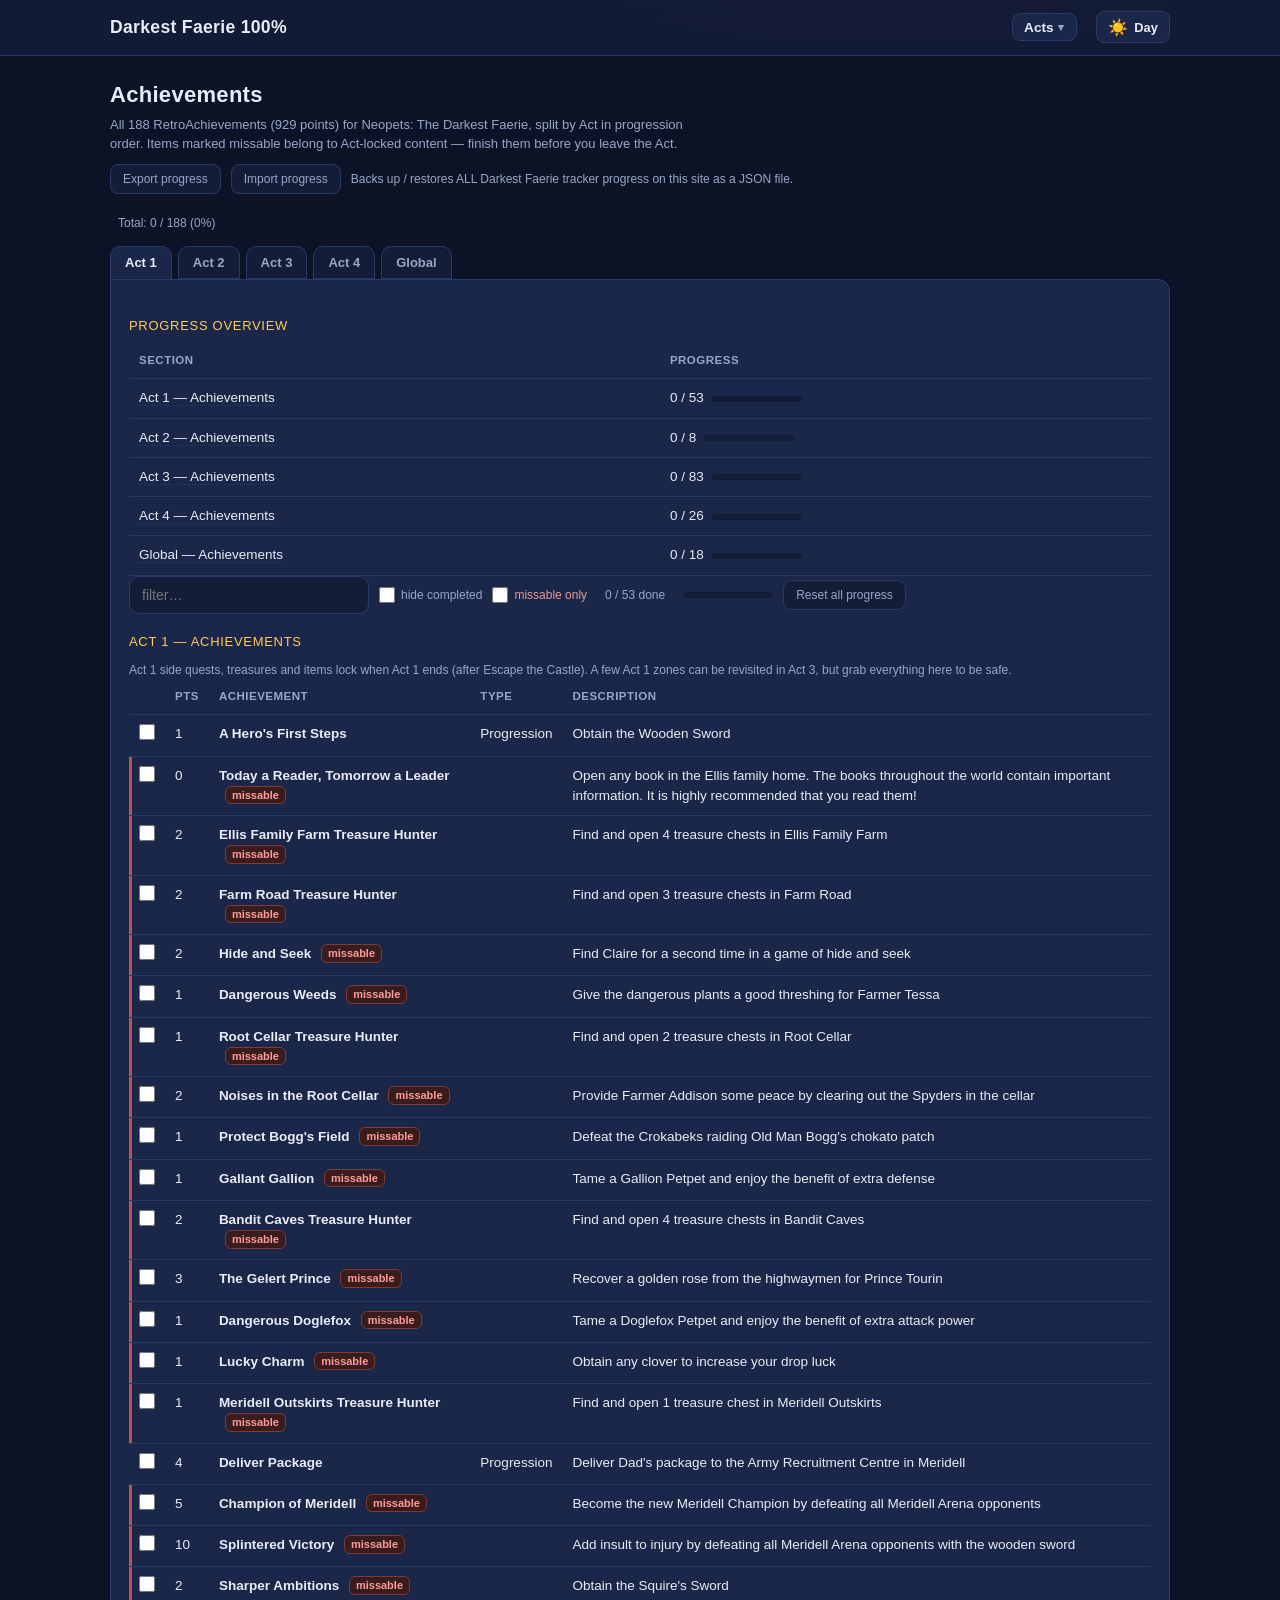
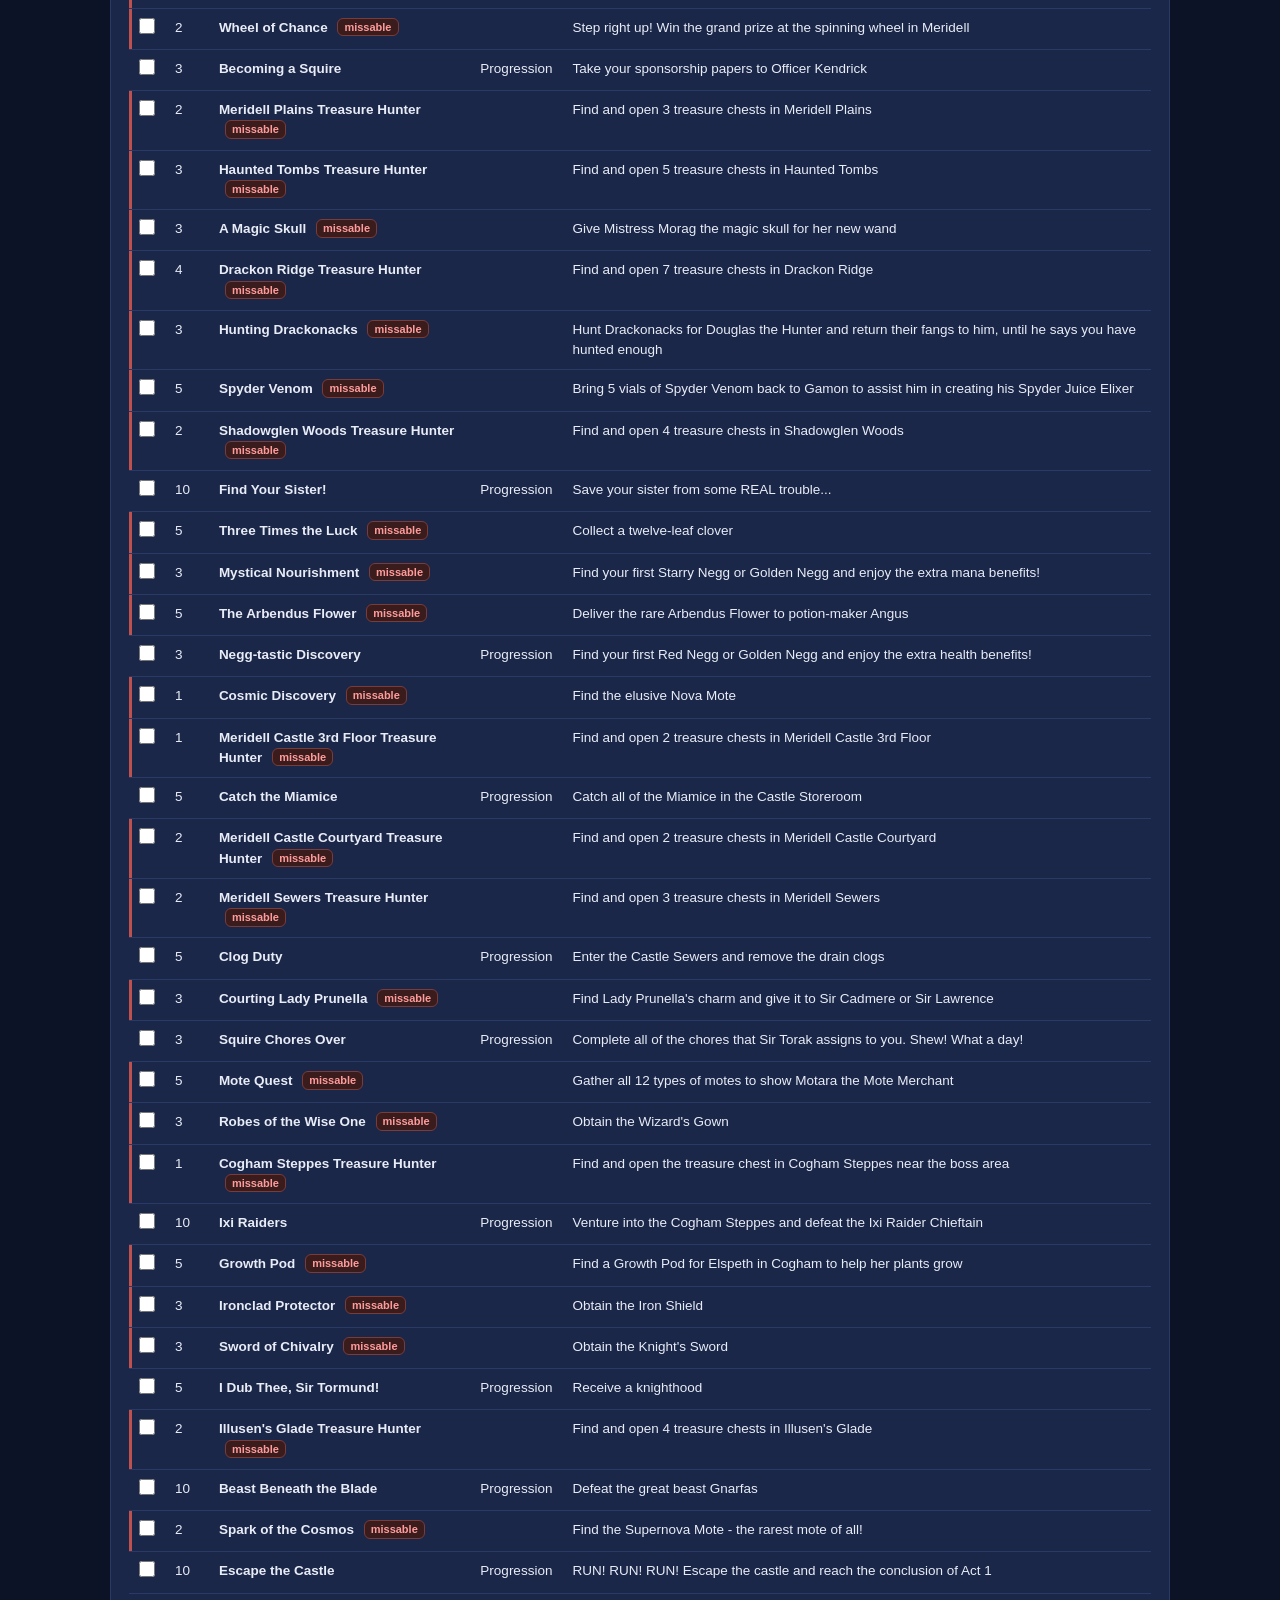
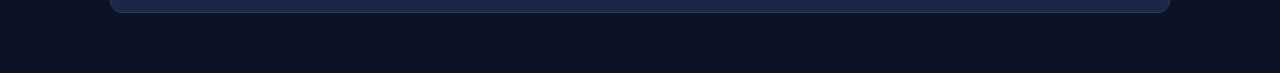
==== commit 9c7e7cff: "Add Shops page; enrich Bestiary with locations & counter-elements Bestiary: add a "Beat with" column" ====
--- a/tools/achievements.html
+++ b/tools/achievements.html
@@ -25,6 +25,7 @@
         <li><a href="../tools/act4.html">Act 4 — Legends of Altador</a></li>
         <li><a href="../tools/achievements.html">Achievements</a></li>
         <li><a href="../tools/bestiary.html">Bestiary &amp; Elements</a></li>
+                        <li><a href="../tools/shops.html">Shops</a></li>
         </ul>
                     </li>
                     </ul>
